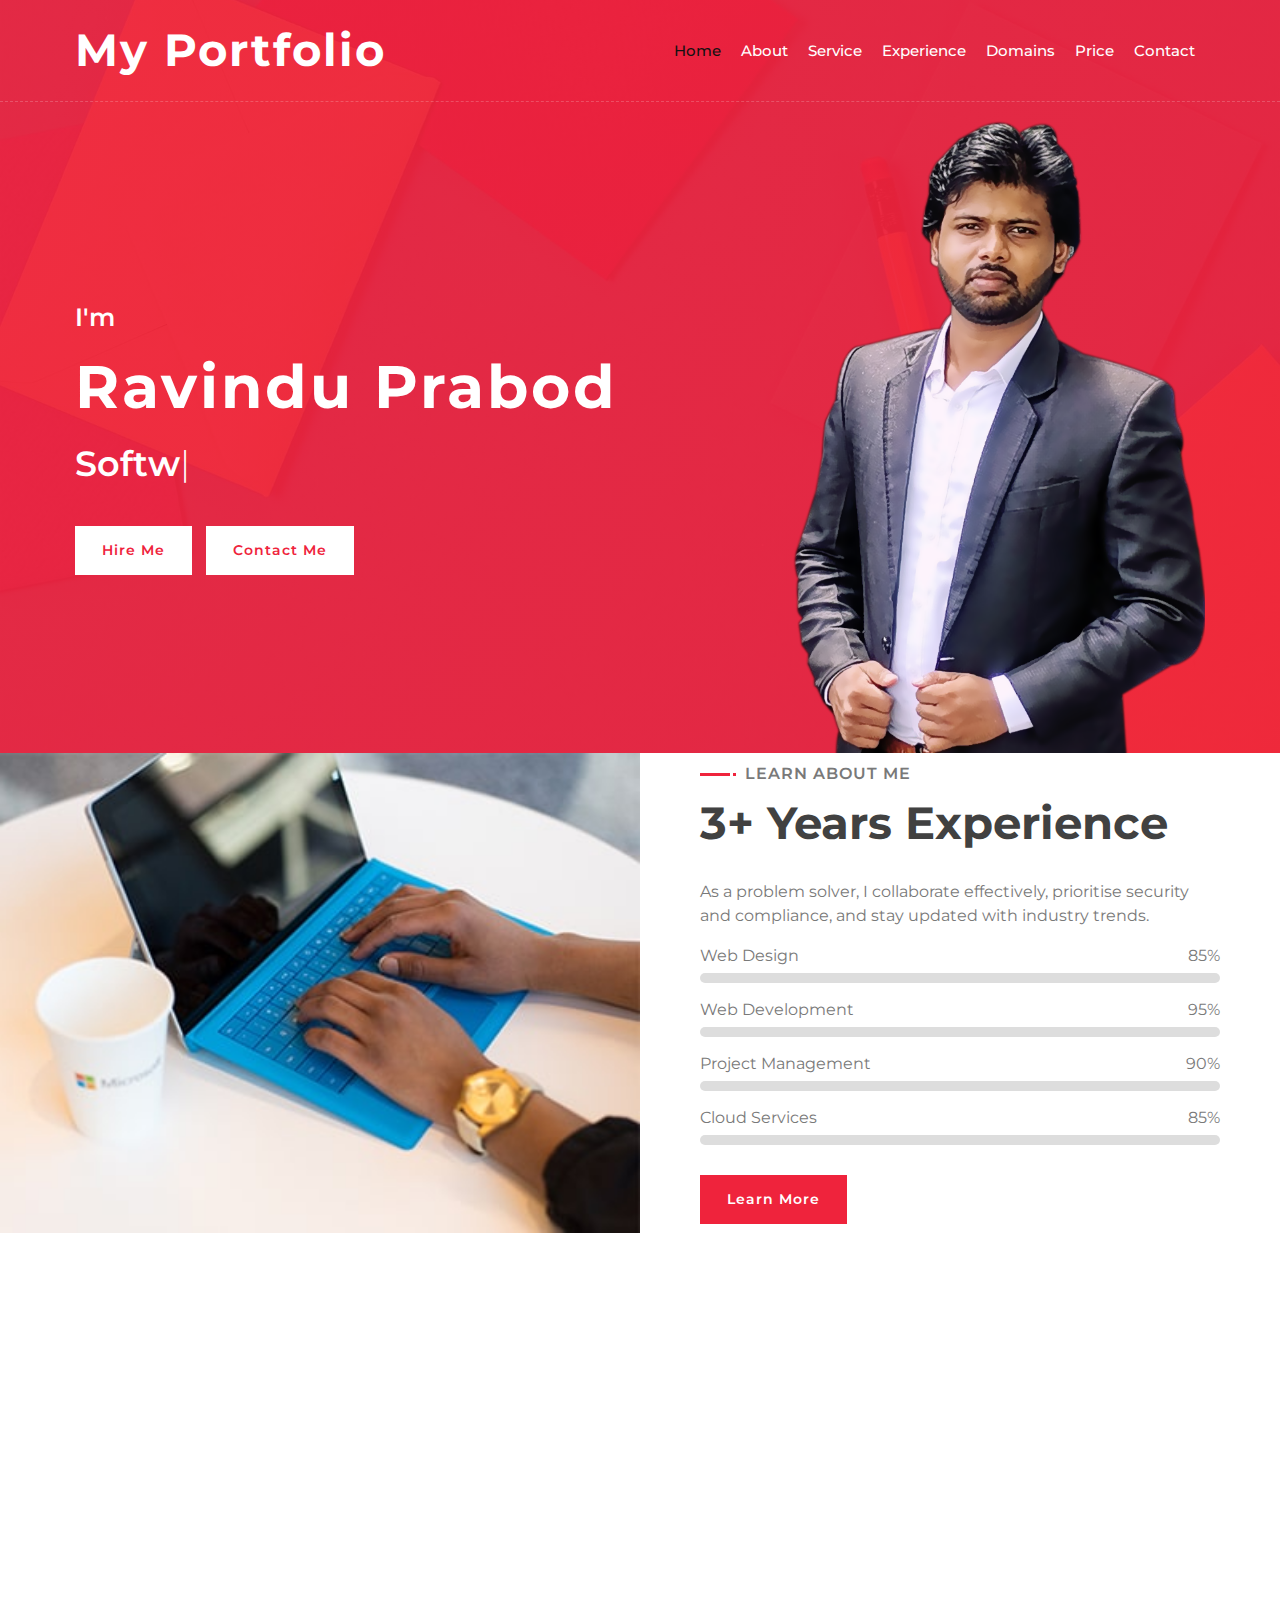
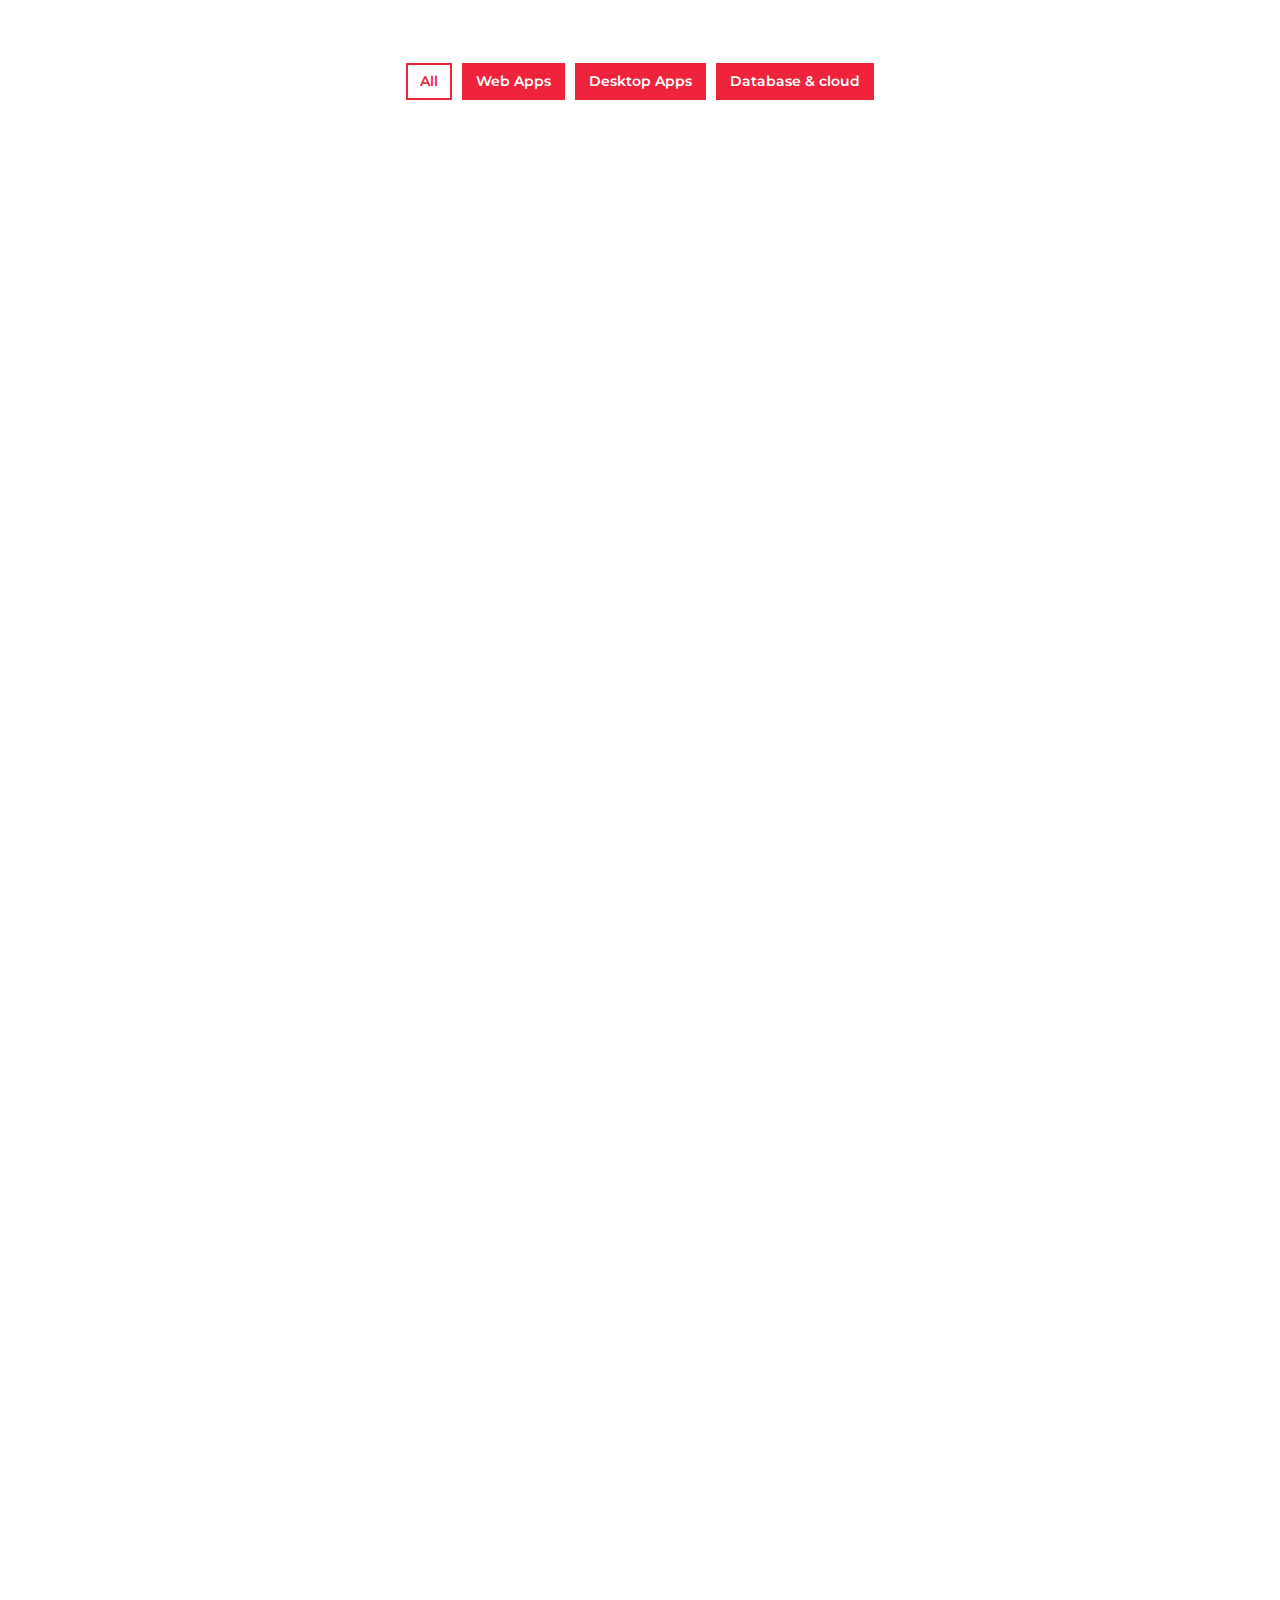
==== index.html @ bd6ad6b1 "initial commit" ====
<!DOCTYPE html>
<html lang="en">
    <head>
        <meta charset="utf-8">
        <title>Ravindu Prabod</title>
        <meta content="width=device-width, initial-scale=1.0" name="viewport">
        <meta content="Free Website Template" name="keywords">
        <meta content="Free Website Template" name="description">

        <!-- Favicon -->
        <link href="img/favicon.ico" rel="icon">

        <!-- Google Font -->
        <link href="https://fonts.googleapis.com/css2?family=Montserrat:wght@300;400;500;600;700&display=swap" rel="stylesheet">

        <!-- CSS Libraries -->
        <link href="https://stackpath.bootstrapcdn.com/bootstrap/4.4.1/css/bootstrap.min.css" rel="stylesheet">
        <link href="https://cdnjs.cloudflare.com/ajax/libs/font-awesome/5.10.0/css/all.min.css" rel="stylesheet">
        <link href="lib/animate/animate.min.css" rel="stylesheet">
        <link href="lib/owlcarousel/assets/owl.carousel.min.css" rel="stylesheet">
        <link href="lib/lightbox/css/lightbox.min.css" rel="stylesheet">

        <!-- Template Stylesheet -->
        <link href="css/style.css" rel="stylesheet">
    </head>

    <body data-spy="scroll" data-target=".navbar" data-offset="51">
        <!-- Nav Bar Start -->
        <div class="navbar navbar-expand-lg bg-light navbar-light">
            <div class="container-fluid">
                <a href="index.html" class="navbar-brand">My Portfolio</a>
                <button type="button" class="navbar-toggler" data-toggle="collapse" data-target="#navbarCollapse">
                    <span class="navbar-toggler-icon"></span>
                </button>
                <div class="collapse navbar-collapse justify-content-between" id="navbarCollapse">
                    <div class="navbar-nav ml-auto">
                        <a href="#home" class="nav-item nav-link active">Home</a>
                        <a href="#about" class="nav-item nav-link">About</a>
                        <a href="#service" class="nav-item nav-link">Service</a>
                        <a href="#experience" class="nav-item nav-link">Experience</a>
                        <a href="#portfolio" class="nav-item nav-link">Domains</a>
                        <a href="#price" class="nav-item nav-link">Price</a>
                        <!-- <a href="#review" class="nav-item nav-link">Review</a>
                        <a href="#team" class="nav-item nav-link">Team</a>
                        <a href="#blog" class="nav-item nav-link">Blog</a> -->
                        <a href="#contact" class="nav-item nav-link">Contact</a>
                    </div>
                </div>
            </div>
        </div>
        <!-- Nav Bar End -->


        <!-- Hero Start -->
        <div class="hero" id="home">
            <div class="container-fluid">
                <div class="row align-items-center">
                    <div class="col-sm-12 col-md-6">
                        <div class="hero-content">
                            <div class="hero-text">
                                <p>I'm</p>
                                <h1>Ravindu Prabod</h1>
                                <h2></h2>
                                <div class="typed-text">Software Engineer, FullStack Developer</div>
                            </div>
                            <div class="hero-btn">
                                <a class="btn" href="#foot">Hire Me</a>
                                <a class="btn" href="#foot">Contact Me</a>
                            </div>
                        </div>
                    </div>
                    <div class="col-sm-12 col-md-6 d-none d-md-block">
                        <div class="hero-image">
                            <img src="img/hero.png" alt="Hero Image">
                        </div>
                    </div>
                </div>
            </div>
        </div>
        <!-- Hero End -->


        <!-- About Start -->
        <div class="about wow fadeInUp" data-wow-delay="0.1s" id="about">
            <div class="container-fluid">
                <div class="row align-items-center">
                    <div class="col-lg-6">
                        <div class="about-img">
                            <img src="img/portfolio-1.jpg" alt="Image">
                        </div>
                    </div>
                    <div class="col-lg-6">
                        <div class="about-content">
                            <div class="section-header text-left">
                                <p>Learn About Me</p>
                                <h2>3+ Years Experience</h2>
                            </div>
                            <div class="about-text">
                                <p>
                                    As a problem solver, I collaborate effectively, prioritise security and compliance, and stay updated with industry trends.
                                </p>
                            </div>
                            <div class="skills">
                                <div class="skill-name">
                                    <p>Web Design</p><p>85%</p>
                                </div>
                                <div class="progress">
                                    <div class="progress-bar" role="progressbar" aria-valuenow="85" aria-valuemin="0" aria-valuemax="100"></div>
                                </div>
                                <div class="skill-name">
                                    <p>Web Development</p><p>95%</p>
                                </div>
                                <div class="progress">
                                    <div class="progress-bar" role="progressbar" aria-valuenow="95" aria-valuemin="0" aria-valuemax="100"></div>
                                </div>
                                <div class="skill-name">
                                    <p>Project Management</p><p>90%</p>
                                </div>
                                <div class="progress">
                                    <div class="progress-bar" role="progressbar" aria-valuenow="90" aria-valuemin="0" aria-valuemax="100"></div>
                                </div>
                                <div class="skill-name">
                                    <p>Cloud Services</p><p>85%</p>
                                </div>
                                <div class="progress">
                                    <div class="progress-bar" role="progressbar" aria-valuenow="85" aria-valuemin="0" aria-valuemax="100"></div>
                                </div>
                            </div>
                            <a class="btn" href="">Learn More</a>
                        </div>
                    </div>
                </div>
            </div>
        </div>
        <!-- About End -->
        
        
        <!-- Service Start -->
        <div class="service" id="service">
            <div class="container">
                <div class="section-header text-center wow zoomIn" data-wow-delay="0.1s">
                    <p>What I do</p>
                    <h2>Awesome Quality Services</h2>
                </div>
                <div class="row">
                    <div class="col-lg-6 wow fadeInUp" data-wow-delay="0.0s">
                        <div class="service-item">
                            <div class="service-icon">
                                <i class="fa fa-laptop"></i>
                            </div>
                            <div class="service-text">
                                <h3>Web Design</h3>
                                <p style="text-align: justify;">
                                    I specialize in crafting captivating websites that blend stunning aesthetics with user-friendliness. I bring your digital vision to life, ensuring it's not just visually appealing but also responsive and in tune with your brand identity. Let's create a web experience that leaves a lasting impact.
                                </p>
                            </div>
                        </div>
                    </div>
                    <div class="col-lg-6 wow fadeInUp" data-wow-delay="0.2s">
                        <div class="service-item">
                            <div class="service-icon">
                                <i class="fa fa-laptop-code"></i>
                            </div>
                            <div class="service-text">
                                <h3>Web Development</h3>
                                <p style="text-align: justify;">
                                    I specialize in creating stunning, user-friendly websites and web applications that bring your digital ideas to life. From design to development, I craft online experiences that captivate, engage, and deliver results.
                                </p>
                            </div>
                        </div>
                    </div>
                    <div class="col-lg-6 wow fadeInUp" data-wow-delay="0.4s">
                        <div class="service-item">
                            <div class="service-icon">
                                <i class="fa fa-tasks"></i>
                            </div>
                            <div class="service-text">
                                <h3>Project Management</h3>
                                <p style="text-align: justify;">
                                    I excel in orchestrating diverse projects from inception to completion. My expertise lies in planning, organizing resources, and ensuring seamless execution to achieve project goals on time and within budget. Let's collaborate to bring your projects to fruition.
                                </p>
                            </div>
                        </div>
                    </div>
                    <div class="col-lg-6 wow fadeInUp" data-wow-delay="0.6s">
                        <div class="service-item">
                            <div class="service-icon">
                                <i class="fa fa-cloud"></i>
                            </div>
                            <div class="service-text">
                                <h3>Cloud Services</h3>
                                <p style="text-align: justify;">
                                    I design, implement, and manage cloud solutions to enhance your business's scalability, efficiency, and flexibility. From AWS and Azure to Google Cloud, I leverage the power of the cloud to optimize your operations and drive innovation.
                                </p>
                            </div>
                        </div>
                    </div>
                </div>
            </div>
        </div>
        <!-- Service End -->
        
        
         <!-- Experience Start -->
        <div class="experience" id="experience">
            <div class="container">
                <header class="section-header text-center wow zoomIn" data-wow-delay="0.1s">
                    <p>My Resume</p>
                    <h2>Working Experience</h2>
                </header>
                <div class="timeline">
                    <div class="timeline-item left wow slideInLeft" data-wow-delay="0.1s">
                        <div class="timeline-text">
                            <div class="timeline-date">2022 - current</div>
                            <h2>Associate Software Engineer</h2>
                            <h4>DMS Software Engineering pvt Ltd, Colombo, Sri Lanka</h4>
                            <p>
                                
                            </p>
                        </div>
                    </div>
                    <div class="timeline-item right wow slideInRight" data-wow-delay="0.1s">
                        <div class="timeline-text">
                            <div class="timeline-date">2021 - 2022</div>
                            <h2>Trainee Software Engineer</h2>
                            <h4>DMS Software Engineering pvt Ltd, Colombo, Sri Lanka</h4>
                            <p>
                                
                            </p>
                        </div>
                    </div>
                    <div class="timeline-item left wow slideInLeft" data-wow-delay="0.1s">
                        <div class="timeline-text">
                            <div class="timeline-date">2020 - 2021</div>
                            <h2>Intern Trainee Software Engineer</h2>
                            <h4>DMS Software Engineering pvt Ltd, Colombo, Sri Lanka</h4>
                            <p>
                                
                            </p>
                        </div>
                    </div>
                </div>
            </div>
        </div>
        <!-- Job Experience End -->
        
        
        <!-- Banner Start -->
        <div class="banner wow zoomIn" data-wow-delay="0.1s">
            <div class="container">
                <div class="section-header text-center">
                    <p>Reasonable Price</p>
                    <h2>Get A <span>Special</span> Price</h2>
                </div>
                <div class="container banner-text">
                    <p>
                        Unlock Exclusive Pricing for My Services. 
                    </p>
                    <a class="btn" href="#price" >Pricing Plan  <i class="fa fa-unlock"></i> </a>
                </div>
            </div>
        </div>
        <!-- Banner End -->


        <!-- Portfolio Start -->
        <div class="portfolio" id="portfolio">
            <div class="container">
                <div class="section-header text-center wow zoomIn" data-wow-delay="0.1s">
                    <p>My Experties</p>
                    <h2>My Expertise Areas</h2>
                </div>
                <div class="row">
                    <div class="col-12">
                        <ul id="portfolio-filter">
                            <li data-filter="*" class="filter-active">All</li>
                            <li data-filter=".filter-1">Web Apps</li>
                            <li data-filter=".filter-2">Desktop Apps</li>
                             <li data-filter=".filter-3">Database & cloud</li> 
                        </ul>
                    </div>
                </div>
                <div class="row portfolio-container">
                    <div class="col-lg-4 col-md-6 col-sm-12 portfolio-item filter-1 wow fadeInUp" data-wow-delay="0.0s">
                        <div class="portfolio-wrap">
                            <div class="portfolio-img">
                                <img src="img/ecom.png" alt="Image">
                            </div>
                            <div class="portfolio-text">
                                <h3>eCommerce Systems</h3>
                                <a class="btn" href="img/ecom.png" data-lightbox="portfolio">+</a>
                            </div>
                        </div>
                    </div>
                    <div class="col-lg-4 col-md-6 col-sm-12 portfolio-item filter-2 wow fadeInUp" data-wow-delay="0.2s">
                        <div class="portfolio-wrap">
                            <div class="portfolio-img">
                                <img src="img/invm.png" alt="Image">
                            </div>
                            <div class="portfolio-text">
                                <h3>Inventory Management</h3>
                                <a class="btn" href="img/invm.png" data-lightbox="portfolio">+</a>
                            </div>
                        </div>
                    </div>
                    <div class="col-lg-4 col-md-6 col-sm-12 portfolio-item filter-1 wow fadeInUp" data-wow-delay="0.4s">
                        <div class="portfolio-wrap">
                            <div class="portfolio-img">
                                <img src="img/donation.png" alt="Image">
                            </div>
                            <div class="portfolio-text">
                                <h3>Donation Management</h3>
                                <a class="btn" href="img/donation.png" data-lightbox="portfolio">+</a>
                            </div>
                        </div>
                    </div>
                    <div class="col-lg-4 col-md-6 col-sm-12 portfolio-item filter-1 wow fadeInUp" data-wow-delay="0.6s">
                        <div class="portfolio-wrap">
                            <div class="portfolio-img">
                                <img src="img/airplane.png" alt="Image">
                            </div>
                            <div class="portfolio-text">
                                <h3>Travel & Tourism Apps</h3>
                                <a class="btn" href="img/airplane.png" data-lightbox="portfolio">+</a>
                            </div>
                        </div>
                    </div>
                    <div class="col-lg-4 col-md-6 col-sm-12 portfolio-item filter-3 wow fadeInUp" data-wow-delay="0.8s">
                        <div class="portfolio-wrap">
                            <div class="portfolio-img">
                                <img src="img/sql-server.png" alt="Image">
                            </div>
                            <div class="portfolio-text">
                                <h3>SQL Server Management</h3>
                                <a class="btn" href="img/sql-server.png" data-lightbox="portfolio">+</a>
                            </div>
                        </div>
                    </div>
                    <div class="col-lg-4 col-md-6 col-sm-12 portfolio-item filter-3 wow fadeInUp" data-wow-delay="0.8s">
                        <div class="portfolio-wrap">
                            <div class="portfolio-img">
                                <img src="img/azure.png" alt="Image">
                            </div>
                            <div class="portfolio-text">
                                <h3>Azure Cloud Services</h3>
                                <a class="btn" href="img/azure.png" data-lightbox="portfolio">+</a>
                            </div>
                        </div>
                    </div>
                    <!-- <div class="col-lg-4 col-md-6 col-sm-12 portfolio-item filter-3 wow fadeInUp" data-wow-delay="1s">
                        <div class="portfolio-wrap">
                            <div class="portfolio-img">
                                <img src="img/portfolio-6.jpg" alt="Image">
                            </div>
                            <div class="portfolio-text">
                                <h3>Company Website</h3>
                                <a class="btn" href="img/portfolio-6.jpg" data-lightbox="portfolio">+</a>
                            </div>
                        </div>
                    </div> -->
                </div>
            </div>
        </div>
        <!-- Portfolio End -->
        
        
        <!-- Banner Start -->
        <!-- <div class="banner wow zoomIn" data-wow-delay="0.1s">
            <div class="container">
                <div class="section-header text-center">
                    <p>Awesome Discount</p>
                    <h2>Get <span>30%</span> Discount</h2>
                </div>
                <div class="container banner-text">
                    <p>
                        Lorem ipsum dolor sit amet, consectetur adipiscing elit. Phasellus nec pretium mi. Curabitur facilisis ornare velit non vulputate. Aliquam metus tortor, auctor id gravida condimentum, viverra quis sem. Curabitur non nisl nec nisi scelerisque maximus. 
                    </p>
                    <a class="btn">Order Now</a>
                </div>
            </div>
        </div> -->
        <!-- Banner End -->
        
        
        <!-- Price Start -->
        <div class="price" id="price">
            <div class="container">
                <div class="section-header text-center wow zoomIn" data-wow-delay="0.1s">
                    <p>Pricing Plan</p>
                    <h2>Affordable Price</h2>
                </div>
                <div class="row">
                    <div class="col-md-4 wow fadeInUp" data-wow-delay="0.5s">
                        <div class="price-item">
                            <div class="price-header">
                                <div class="price-title">
                                    <h2>Basic</h2>
                                </div>
                                <div class="price-prices">
                                    <h2><small>$</small>49<span>/ mo</span></h2>
                                </div>
                            </div>
                            <div class="price-body">
                                <div class="price-description">
                                    <ul>
                                        <li>Bootstrap 4</li>
                                        <li>Font Awesome 5</li>
                                        <li>Responsive Design</li>
                                        <li>Browser Compatibility</li>
                                        <li>Easy To Use</li>
                                    </ul>
                                </div>
                            </div>
                            <div class="price-footer">
                                <div class="price-action">
                                    <a class="btn" href="">Order Now</a>
                                </div>
                            </div>
                        </div>
                    </div>
                    <div class="col-md-4 wow fadeInUp" data-wow-delay="0.0s">
                        <div class="price-item featured-item">
                            <div class="price-header">
                                <div class="price-title">
                                    <h2>Standard</h2>
                                </div>
                                <div class="price-prices">
                                    <h2><small>$</small>99<span>/ mo</span></h2>
                                </div>
                            </div>
                            <div class="price-body">
                                <div class="price-description">
                                    <ul>
                                        <li>Bootstrap 4</li>
                                        <li>Font Awesome 5</li>
                                        <li>Responsive Design</li>
                                        <li>Browser Compatibility</li>
                                        <li>Easy To Use</li>
                                    </ul>
                                </div>
                            </div>
                            <div class="price-footer">
                                <div class="price-action">
                                    <a class="btn" href="">Order Now</a>
                                </div>
                            </div>
                        </div>
                    </div>
                    <div class="col-md-4 wow fadeInUp" data-wow-delay="0.5s">
                        <div class="price-item">
                            <div class="price-header">
                                <div class="price-title">
                                    <h2>Premium</h2>
                                </div>
                                <div class="price-prices">
                                    <h2><small>$</small>149<span>/ mo</span></h2>
                                </div>
                            </div>
                            <div class="price-body">
                                <div class="price-description">
                                    <ul>
                                        <li>Bootstrap 4</li>
                                        <li>Font Awesome 5</li>
                                        <li>Responsive Design</li>
                                        <li>Browser Compatibility</li>
                                        <li>Easy To Use</li>
                                    </ul>
                                </div>
                            </div>
                            <div class="price-footer">
                                <div class="price-action">
                                    <a class="btn" href="">Order Now</a>
                                </div>
                            </div>
                        </div>
                    </div>
                </div>
            </div>
        </div>
        <!-- Price End -->
        
        
        <!-- Testimonial Start -->
        <!-- <div class="testimonial wow fadeInUp" data-wow-delay="0.1s" id="review">
            <div class="container">
                <div class="testimonial-icon">
                    <i class="fa fa-quote-left"></i>
                </div>
                <div class="owl-carousel testimonials-carousel">
                    <div class="testimonial-item">
                        <div class="testimonial-img">
                            <img src="img/testimonial-1.jpg" alt="Image">
                        </div>
                        <div class="testimonial-text">
                            <p>
                                Lorem ipsum dolor sit amet consec adipis elit. Etiam accums lacus eget velit tincid, quis suscip justo dictum. Lorem ipsum dolor sit amet consec adipis elit.
                            </p>
                            <h3>Customer Name</h3>
                            <h4>Profession</h4>
                        </div>
                    </div>
                    <div class="testimonial-item">
                        <div class="testimonial-img">
                            <img src="img/testimonial-2.jpg" alt="Image">
                        </div>
                        <div class="testimonial-text">
                            <p>
                                Lorem ipsum dolor sit amet consec adipis elit. Etiam accums lacus eget velit tincid, quis suscip justo dictum. Lorem ipsum dolor sit amet consec adipis elit.
                            </p>
                            <h3>Customer Name</h3>
                            <h4>Profession</h4>
                        </div>
                    </div>
                    <div class="testimonial-item">
                        <div class="testimonial-img">
                            <img src="img/testimonial-3.jpg" alt="Image">
                        </div>
                        <div class="testimonial-text">
                            <p>
                                Lorem ipsum dolor sit amet consec adipis elit. Etiam accums lacus eget velit tincid, quis suscip justo dictum. Lorem ipsum dolor sit amet consec adipis elit.
                            </p>
                            <h3>Customer Name</h3>
                            <h4>Profession</h4>
                        </div>
                    </div>
                </div>
            </div>
        </div> -->
        <!-- Testimonial End -->


        <!-- Team Start -->
        <!-- <div class="team" id="team">
            <div class="container">
                <div class="section-header text-center wow zoomIn" data-wow-delay="0.1s">
                    <p>My Team</p>
                    <h2>Expert Team Members</h2>
                </div>
                <div class="row">
                    <div class="col-lg-6 wow fadeInUp" data-wow-delay="0.0s">
                        <div class="team-item">
                            <div class="team-img">
                                <img src="img/team-1.jpg" alt="Image">
                            </div>
                            <div class="team-text">
                                <h2>Mollie Ross</h2>
                                <h4>Web Designer</h4>
                                <p>
                                    Lorem ipsum dolor sit amet consec adipis elit. Etiam accum lacus
                                </p>
                                <div class="team-social">
                                    <a class="btn" href=""><i class="fab fa-twitter"></i></a>
                                    <a class="btn" href=""><i class="fab fa-facebook-f"></i></a>
                                    <a class="btn" href=""><i class="fab fa-linkedin-in"></i></a>
                                    <a class="btn" href=""><i class="fab fa-instagram"></i></a>
                                </div>
                            </div>
                        </div>
                    </div>
                    <div class="col-lg-6 wow fadeInUp" data-wow-delay="0.2s">
                        <div class="team-item">
                            <div class="team-img">
                                <img src="img/team-2.jpg" alt="Image">
                            </div>
                            <div class="team-text">
                                <h2>Dylan Adams</h2>
                                <h4>Web Developer</h4>
                                <p>
                                    Lorem ipsum dolor sit amet consec adipis elit. Etiam accum lacus
                                </p>
                                <div class="team-social">
                                    <a class="btn" href=""><i class="fab fa-twitter"></i></a>
                                    <a class="btn" href=""><i class="fab fa-facebook-f"></i></a>
                                    <a class="btn" href=""><i class="fab fa-linkedin-in"></i></a>
                                    <a class="btn" href=""><i class="fab fa-instagram"></i></a>
                                </div>
                            </div>
                        </div>
                    </div>
                    <div class="col-lg-6 wow fadeInUp" data-wow-delay="0.4s">
                        <div class="team-item">
                            <div class="team-img">
                                <img src="img/team-3.jpg" alt="Image">
                            </div>
                            <div class="team-text">
                                <h2>Jennifer Page</h2>
                                <h4>Apps Designer</h4>
                                <p>
                                    Lorem ipsum dolor sit amet consec adipis elit. Etiam accum lacus
                                </p>
                                <div class="team-social">
                                    <a class="btn" href=""><i class="fab fa-twitter"></i></a>
                                    <a class="btn" href=""><i class="fab fa-facebook-f"></i></a>
                                    <a class="btn" href=""><i class="fab fa-linkedin-in"></i></a>
                                    <a class="btn" href=""><i class="fab fa-instagram"></i></a>
                                </div>
                            </div>
                        </div>
                    </div>
                    <div class="col-lg-6 wow fadeInUp" data-wow-delay="0.6s">
                        <div class="team-item">
                            <div class="team-img">
                                <img src="img/team-4.jpg" alt="Image">
                            </div>
                            <div class="team-text">
                                <h2>Josh Dunn</h2>
                                <h4>Apps Developer</h4>
                                <p>
                                    Lorem ipsum dolor sit amet consec adipis elit. Etiam accum lacus
                                </p>
                                <div class="team-social">
                                    <a class="btn" href=""><i class="fab fa-twitter"></i></a>
                                    <a class="btn" href=""><i class="fab fa-facebook-f"></i></a>
                                    <a class="btn" href=""><i class="fab fa-linkedin-in"></i></a>
                                    <a class="btn" href=""><i class="fab fa-instagram"></i></a>
                                </div>
                            </div>
                        </div>
                    </div>
                </div>
            </div>
        </div> -->
        <!-- Team End -->
        
        
        <!-- Contact Start -->
        <div class="contact wow fadeInUp" data-wow-delay="0.1s" id="contact">
            <div class="container-fluid">
                <div class="container">
                    <div class="row align-items-center">
                        <div class="col-md-4"></div>
                        <div class="col-md-8">
                            <div class="contact-form">
                                <div id="success"></div>
                                <form name="sentMessage" id="contactForm" novalidate="novalidate">
                                    <div class="control-group">
                                        <input type="text" class="form-control" id="name" placeholder="Your Name" required="required" data-validation-required-message="Please enter your name" />
                                        <p class="help-block"></p>
                                    </div>
                                    <div class="control-group">
                                        <input type="email" class="form-control" id="email" placeholder="Your Email" required="required" data-validation-required-message="Please enter your email" />
                                        <p class="help-block"></p>
                                    </div>
                                    <div class="control-group">
                                        <input type="text" class="form-control" id="subject" placeholder="Subject" required="required" data-validation-required-message="Please enter a subject" />
                                        <p class="help-block"></p>
                                    </div>
                                    <div class="control-group">
                                        <textarea class="form-control" id="message" placeholder="Message" required="required" data-validation-required-message="Please enter your message"></textarea>
                                        <p class="help-block"></p>
                                    </div>
                                    <div>
                                        <button class="btn" type="submit" id="sendMessageButton">Send Message</button>
                                    </div>
                                </form>
                            </div>
                        </div>
                    </div>
                </div>
            </div>
        </div>
        <!-- Contact End -->


        <!-- Blog Start -->
        <!-- <div class="blog" id="blog">
            <div class="container">
                <div class="section-header text-center wow zoomIn" data-wow-delay="0.1s">
                    <p>From Blog</p>
                    <h2>Latest Articles</h2>
                </div>
                <div class="row">
                    <div class="col-lg-6">
                        <div class="blog-item wow fadeInUp" data-wow-delay="0.1s">
                            <div class="blog-img">
                                <img src="img/blog-1.jpg" alt="Blog">
                            </div>
                            <div class="blog-text">
                                <h2>Lorem ipsum dolor sit amet</h2>
                                <div class="blog-meta">
                                    <p><i class="far fa-user"></i>Admin</p>
                                    <p><i class="far fa-list-alt"></i>Web Design</p>
                                    <p><i class="far fa-calendar-alt"></i>01-Jan-2045</p>
                                    <p><i class="far fa-comments"></i>5</p>
                                </div>
                                <p>
                                    Lorem ipsum dolor sit amet elit. Nullam commodo mattis mi. Nullam eu erat lectus. Proin viverra risus vitae luctus. Proin ut ante, vitae sapien. Fusce sem ac erat rhoncus, ornare mattis nisl massa et eros vitae pulvin
                                </p>
                                <a class="btn" href="">Read More <i class="fa fa-angle-right"></i></a>
                            </div>
                        </div>
                    </div>
                    <div class="col-lg-6">
                        <div class="blog-item wow fadeInUp" data-wow-delay="0.3s">
                            <div class="blog-img">
                                <img src="img/blog-2.jpg" alt="Blog">
                            </div>
                            <div class="blog-text">
                                <h2>Lorem ipsum dolor sit amet</h2>
                                <div class="blog-meta">
                                    <p><i class="far fa-user"></i>Admin</p>
                                    <p><i class="far fa-list-alt"></i>Apps Design</p>
                                    <p><i class="far fa-calendar-alt"></i>01-Jan-2045</p>
                                    <p><i class="far fa-comments"></i>10</p>
                                </div>
                                <p>
                                    Lorem ipsum dolor sit amet elit. Nullam commodo mattis mi. Nullam eu erat lectus. Proin viverra risus vitae luctus. Proin ut ante, vitae sapien. Fusce sem ac erat rhoncus, ornare mattis nisl massa et eros vitae pulvin
                                </p>
                                <a class="btn" href="">Read More <i class="fa fa-angle-right"></i></a>
                            </div>
                        </div>
                    </div>
                </div>
            </div>
        </div> -->
        <!-- Blog End -->


        <!-- Footer Start -->
        <div class="footer wow fadeIn" data-wow-delay="0.3s" id="foot">
            <div class="container-fluid">
                <div class="container">
                    <div class="footer-info">
                        <h2>Ravindu Prabod</h2>
                        <h3>Nelumpokunagama, Colombo Road, Alawwa, Sri Lanka</h3>
                        <div class="footer-menu">
                            <p>+94 779033226</p>
                            <p>ravinduprabod@gmail.com</p>
                        </div>
                        <div class="footer-social">
                            <a href="https://web.facebook.com/ravindu.praboth"><i class="fab fa-facebook-f"></i></a>
                            <a href="https://www.linkedin.com/in/ravindu-prabod-hemachandra-71669b160"><i class="fab fa-linkedin-in"></i></a>
                            <a href="https://github.com/RavinduPrabod"><i class="fa fa-laptop-code"></i></a>
                        </div>
                    </div>
                </div>
                <div class="container copyright">
                    <p>&copy; <a href="#">CoWeb98</a>, All Right Reserved | Designed By Ravindu Prabod</p>
                </div>
            </div>
        </div>
        <!-- Footer End -->
        
        
        <!-- Back to top button -->
        <a href="#" class="btn back-to-top"><i class="fa fa-chevron-up"></i></a>
        
        
        <!-- Pre Loader -->
        <div id="loader" class="show">
            <div class="loader"></div>
        </div>

        
        <!-- JavaScript Libraries -->
        <script src="https://code.jquery.com/jquery-3.4.1.min.js"></script>
        <script src="https://stackpath.bootstrapcdn.com/bootstrap/4.4.1/js/bootstrap.bundle.min.js"></script>
        <script src="lib/easing/easing.min.js"></script>
        <script src="lib/wow/wow.min.js"></script>
        <script src="lib/waypoints/waypoints.min.js"></script>
        <script src="lib/typed/typed.min.js"></script>
        <script src="lib/owlcarousel/owl.carousel.min.js"></script>
        <script src="lib/isotope/isotope.pkgd.min.js"></script>
        <script src="lib/lightbox/js/lightbox.min.js"></script>
        
        <!-- Contact Javascript File -->
        <script src="mail/jqBootstrapValidation.min.js"></script>
        <script src="mail/contact.js"></script>

        <!-- Template Javascript -->
        <script src="js/main.js"></script>
    </body>
</html>
---- css/style.css ----
/*******************************/
/********* General CSS *********/
/*******************************/
body {
    color: #797979;
    background: #ffffff;
    font-family: 'Montserrat', sans-serif;
}

h1,
h2, 
h3, 
h4,
h5, 
h6 {
    color: #414141;
}

a {
    color: #313131;
    transition: .3s;
}

a:hover,
a:active,
a:focus {
    color: #EF233C;
    outline: none;
    text-decoration: none;
}

.btn:focus,
.form-control:focus {
    box-shadow: none;
}

.container-fluid {
    max-width: 1366px;
}

.btn {
    padding: 12px 25px;
    font-size: 14px;
    font-weight: 600;
    letter-spacing: 1px;
    color: #ffffff;
    background: #EF233C;
    border: 2px solid transparent;
    border-radius: 0;
    box-shadow: inset 0 0 0 50px #EF233C;
    transition: ease-out 0.3s;
    -webkit-transition: ease-out 0.3s;
    -moz-transition: ease-out 0.3s;
}

.btn:hover {
    color: #EF233C;
    background: transparent;
    box-shadow: inset 0 0 0 0 #EF233C;
    border-color: #EF233C;
}

#loader {
    position: fixed;
    top: 0;
    right: 0;
    bottom: 0;
    left: 0;
    display: flex;
    align-items: center;
    justify-content: center;
    background: #ffffff;
    opacity: 0;
    visibility: hidden;
    -webkit-transition: opacity .3s ease-out, visibility 0s linear .3s;
    -o-transition: opacity .3s ease-out, visibility 0s linear .3s;
    transition: opacity .3s ease-out, visibility 0s linear .3s;
    z-index: 999;
}

#loader.show {
    -webkit-transition: opacity .6s ease-out, visibility 0s linear 0s;
    -o-transition: opacity .6s ease-out, visibility 0s linear 0s;
    transition: opacity .6s ease-out, visibility 0s linear 0s;
    visibility: visible;
    opacity: 1;
}

#loader .loader {
    position: relative;
    width: 45px;
    height: 45px;
    border: 5px solid #dddddd;
    border-top: 5px solid #EF233C;
    border-radius: 50%;
    -webkit-animation: spin 2s linear infinite;
    animation: spin 2s linear infinite;
}

@-webkit-keyframes spin {
    0% { -webkit-transform: rotate(0deg); }
    100% { -webkit-transform: rotate(360deg); }
}

@keyframes spin {
    0% { transform: rotate(0deg); }
    100% { transform: rotate(360deg); }
}

.back-to-top {
    position: fixed;
    display: none;
    width: 44px;
    height: 44px;
    padding: 8px 0;
    text-align: center;
    line-height: 1;
    font-size: 22px;
    right: 15px;
    bottom: 15px;
    z-index: 9;
}

.back-to-top i {
    color: #ffffff;
}

.back-to-top:hover i {
    color: #414141;
}


/**********************************/
/*********** Nav Bar CSS **********/
/**********************************/
.navbar {
    position: relative;
    transition: .5s;
    z-index: 999;
}

.navbar.nav-sticky {
    position: fixed;
    top: 0;
    width: 100%;
    box-shadow: 0 2px 5px rgba(0, 0, 0, .3);
}

.navbar .navbar-brand {
    margin: 0;
    font-size: 45px;
    line-height: 0px;
    font-weight: 700;
    letter-spacing: 2px;
    transition: .5s;
    
}

.navbar .navbar-brand img {
    max-width: 100%;
    max-height: 40px;
}

.navbar .dropdown-menu {
    margin-top: 0;
    border: 0;
    border-radius: 0;
    background: #f8f9fa;
}

@media (min-width: 992px) {
    .navbar {
        position: absolute;
        width: 100%;
        padding: 30px 60px;
        background: transparent !important;
        border-bottom: 1px dashed rgba(256, 256, 256, .2);
        z-index: 9;
    }
    
    .navbar.nav-sticky {
        padding: 10px 60px;
        background: #ffffff !important;
    }
    
    .navbar .navbar-brand {
        color: #ffffff;
    }
    
    .navbar.nav-sticky .navbar-brand {
        color: #EF233C;
    }

    .navbar-light .navbar-nav .nav-link,
    .navbar-light .navbar-nav .nav-link:focus {
        padding: 10px 10px 8px 10px;
        color: #ffffff;
        font-size: 15px;
        font-weight: 500;
    }
    
    .navbar-light.nav-sticky .navbar-nav .nav-link,
    .navbar-light.nav-sticky .navbar-nav .nav-link:focus {
        color: #414141;
    }

    .navbar-light .navbar-nav .nav-link:hover,
    .navbar-light .navbar-nav .nav-link.active {
        color: #111111;
    }
    
    .navbar-light.nav-sticky .navbar-nav .nav-link:hover,
    .navbar-light.nav-sticky .navbar-nav .nav-link.active {
        color: #EF233C;
    }
}

@media (max-width: 991.98px) {   
    .navbar {
        padding: 15px;
        background: #ffffff !important;
    }
    
    .navbar .navbar-brand {
        color: #EF233C;
    }
    
    .navbar .navbar-nav {
        margin-top: 15px;
    }
    
    .navbar a.nav-link {
        padding: 5px;
    }
    
    .navbar .dropdown-menu {
        box-shadow: none;
    }
}


/*******************************/
/********** Hero CSS ***********/
/*******************************/
.hero {
    position: relative;
    width: 100%;
    margin-bottom: 45px;
    padding: 120px 0 0 0;
    overflow: hidden;
    background: linear-gradient(rgba(239, 35, 60, .95), rgba(239, 35, 60, .95)), url(../img/hero-bg.jpg);
    background-position: center;
    background-repeat: no-repeat;
    background-size: cover;
}

.hero .container-fluid {
    padding: 0;
}

.hero .hero-image {
    position: relative;
    text-align: right;
    padding-right: 75px;
}

.hero .hero-image img {
    max-width: 80%;
    max-height: 80%;
}

.hero .hero-content {
    position: relative;
    padding-left: 75px;
    display: flex;
    align-items: flex-start;
    justify-content: center;
    flex-direction: column;
}

.hero .hero-text p {
    color: #ffffff;
    font-size: 25px;
    font-weight: 600;
    margin-bottom: 15px;
}

.hero .hero-text h1 {
    color: #ffffff;
    font-size: 60px;
    font-weight: 700;
    letter-spacing: 3px;
    margin-bottom: 15px;
}

.hero .hero-text h2 {
    display: inline-block;
    margin: 0;
    height: 35px;
    color: #ffffff;
    font-size: 35px;
    font-weight: 600;
}

.hero .hero-text .typed-text {
    display: none;
}

.hero .hero-text .typed-cursor {
    font-size: 35px;
    font-weight: 300;
    color: #ffffff;
}

.hero .hero-btn .btn {
    margin-top: 35px;
    color: #EF233C;
    background: #ffffff;
    box-shadow: inset 0 0 0 50px #ffffff;
}

.hero .hero-btn .btn:hover {
    color: #ffffff;
    background: transparent;
    box-shadow: inset 0 0 0 0 #ffffff;
    border-color: #ffffff;
}

.hero .hero-btn .btn:first-child {
    margin-right: 10px;
}

@media (max-width: 991.98px) {
    .hero {
        padding-top: 60px;
    }
    
    .hero .hero-content {
        padding: 0 15px;
    }
    
    .hero .hero-text p {
        font-size: 20px;
    }
    
    .hero .hero-text h1 {
        font-size: 45px;
    }
    
    .hero .hero-text h2 {
        font-size: 25px;
        height: 25px;
    }
    
    .hero .hero-btn .btn {
        padding: 12px 30px;
        letter-spacing: 1px;
    }
}

@media (max-width: 767.98px) {
    .hero {
        padding-top: 60px;
        padding-bottom: 60px;
    }
    
    .hero,
    .hero .hero-text,
    .hero .hero-btn {
        width: 100%;
        text-align: center;
    }
    
    .hero .hero-text p {
        font-size: 18px;
    }
    
    .hero .hero-text h1 {
        font-size: 35px;
    }
    
    .hero .hero-text h2 {
        font-size: 22px;
        height: 22px;
    }
    
    .hero .hero-btn .btn {
        padding: 10px 15px;
        letter-spacing: 1px;
    }
}

@media (max-width: 575.98px) {
    .hero .hero-text p {
        font-size: 16px;
    }
    
    .hero .hero-text h1 {
        font-size: 30px;
    }
    
    .hero .hero-text h2 {
        font-size: 18px;
        height: 18px;
    }
    
    .hero .hero-btn .btn {
        padding: 8px 10px;
        letter-spacing: 0;
    }
}


/*******************************/
/******* Section Header ********/
/*******************************/
.section-header {
    position: relative;
    margin-bottom: 45px;
}

.section-header p {
    display: inline-block;
    margin: 0 30px;
    margin-bottom: 10px;
    padding-left: 15px;
    position: relative;
    font-size: 16px;
    font-weight: 600;
    letter-spacing: 1px;
    text-transform: uppercase;
    background: #ffffff;
}

.section-header p::before {
    position: absolute;
    content: "";
    height: 3px;
    top: 11px;
    right: 0;
    left: -30px;
    background: #EF233C;
    z-index: -1;
}

.section-header p::after {
    position: absolute;
    content: "";
    width: 3px;
    height: 3px;
    top: 11px;
    left: 3px;
    background: #EF233C;
    z-index: 1;
}

.section-header h2 {
    margin: 0;
    position: relative;
    font-size: 45px;
    font-weight: 700;
}

@media (max-width: 767.98px) {
    .section-header h2 {
        font-size: 30px;
    }
}


/*******************************/
/********** About CSS **********/
/*******************************/
.about {
    position: relative;
    width: 100%;
    margin: -45px 0 45px 0;
}

.about .col-lg-6 {
    padding: 0;
}

.about .section-header {
    margin-bottom: 30px;
}

.about .about-img {
    position: relative;
    height: 100%;
}

.about .about-img img {
    position: relative;
    width: 100%;
    height: 100%;
    object-fit: cover;
}

.about .about-content {
    padding: 0 60px;
}

.about .about-text p {
    font-size: 16px;
}

.about .skills {
    margin-bottom: 30px;
}

.about .skill-name {
    margin-top: 15px;
}

.about .skill-name p {
    display: inline-block;
    margin-bottom: 5px;
    font-size: 16px;
    font-weight: 400;
}

.about .skill-name p:last-child {
    float: right;
}

.about .progress {
    height: 10px;
    border-radius: 10px;
    background: #dddddd;
}

.about .progress .progress-bar {
    width: 0px;
    background: #EF233C;
    border-radius: 10px;
    transition: 2s;
}

.about .about-text a.btn {
    margin-top: 15px;
}

@media (max-width: 991.98px) {
    .about .about-content {
        padding: 45px 15px 0 15px;
    }
}


/*******************************/
/******* Experience CSS ********/
/*******************************/
.experience {
    position: relative;
    padding: 45px 0 15px 0;
}

.experience .timeline {
    position: relative;
    width: 100%;
}

.experience .timeline::after {
    content: '';
    position: absolute;
    width: 2px;
    background: #EF233C;
    top: 0;
    bottom: 0;
    left: 50%;
    margin-left: -1px;
}

.experience .timeline .timeline-item {
    position: relative;
    background: inherit;
    width: 50%;
    margin-bottom: 30px;
}

.experience .timeline .timeline-item.left {
    left: 0;
    padding-right: 30px;
}

.experience .timeline .timeline-item.right {
    left: 50%;
    padding-left: 30px;
}

.experience .timeline .timeline-item::after {
    content: '';
    position: absolute;
    width: 16px;
    height: 16px;
    top: 48px;
    right: -8px;
    background: #ffffff;
    border: 2px solid #EF233C;
    border-radius: 16px;
    z-index: 1;
}

.experience .timeline .timeline-item.right::after {
    left: -8px;
}

.experience .timeline .timeline-item::before {
  content: '';
  position: absolute;
  width: 0;
  height: 0;
  top: 46px;
  right: 10px;
  z-index: 1;
  border: 10px solid;
  border-color: transparent transparent transparent #dddddd;
}

.experience .timeline .timeline-item.right::before {
  left: 10px;
  border-color: transparent #dddddd transparent transparent;
}

.experience .timeline .timeline-date {
    position: absolute;
    width: 100%;
    top: 44px;
    font-size: 16px;
    font-weight: 600;
    color: #EF233C;
    text-transform: uppercase;
    letter-spacing: 1px;
    z-index: 1;
}

.experience .timeline .timeline-item.left .timeline-date {
    text-align: left;
    left: calc(100% + 55px);
}

.experience .timeline .timeline-item.right .timeline-date {
    text-align: right;
    right: calc(100% + 55px);
}

.experience .timeline .timeline-text {
    padding: 30px;
    background: #ffffff;
    position: relative;
    border-right: 5px solid #dddddd;
    box-shadow: 0 0 60px rgba(0, 0, 0, .08);
}

.experience .timeline .timeline-item.right .timeline-text {
    border-right: none;
    border-left: 5px solid #dddddd;
}

.experience .timeline .timeline-text h2 {
    margin: 0 0 5px 0;
    font-size: 22px;
    font-weight: 600;
}

.experience .timeline .timeline-text h4 {
    margin: 0 0 10px 0;
    font-size: 16px;
    font-style: italic;
    font-weight: 400;
}

.experience .timeline .timeline-text p {
    margin: 0;
    font-size: 16px;
}

@media (max-width: 767.98px) {
    .experience .timeline::after {
        left: 8px;
    }

    .experience .timeline .timeline-item {
        width: 100%;
        padding-left: 38px;
    }
    
    .experience .timeline .timeline-item.left {
        padding-right: 0;
    }
    
    .experience .timeline .timeline-item.right {
        left: 0%;
        padding-left: 38px;
    }

    .experience .timeline .timeline-item.left::after, 
    .experience .timeline .timeline-item.right::after {
        left: 0;
    }
    
    .experience .timeline .timeline-item.left::before,
    .experience .timeline .timeline-item.right::before {
        left: 18px;
        border-color: transparent #dddddd transparent transparent;
    }
    
    .experience .timeline .timeline-item.left .timeline-date,
    .experience .timeline .timeline-item.right .timeline-date {
        position: relative;
        top: 0;
        right: auto;
        left: 0;
        text-align: left;
        margin-bottom: 10px;
    }
    
    .experience .timeline .timeline-item.left .timeline-text,
    .experience .timeline .timeline-item.right .timeline-text {
        border-right: none;
        border-left: 5px solid #dddddd;
    }
}


/*******************************/
/********* Service CSS *********/
/*******************************/
.service {
    position: relative;
    width: 100%;
    padding: 45px 0 15px 0;
}

.service .service-item {
    position: relative;
    margin-bottom: 30px;
    display: flex;
    align-items: center;
    box-shadow: inset 0 0 0 0 transparent;
    transition: ease-out 0.5s;
}

.service .service-item:hover {
    box-shadow: inset 800px 0 0 0 #EF233C;
}

.service .service-icon {
    position: relative;
    width: 150px;
    min-height: 150px;
    display: flex;
    align-items: center;
    justify-content: center;
    border: 1px solid #EF233C;
    background: #ffffff;
}

.service .service-icon i {
    position: relative;
    font-size: 60px;
    color: #EF233C;
    transition: .3s;
}

.service .service-item:hover i {
    font-size: 75px;
}

.service .service-text {
    position: relative;
    width: calc(100% - 120px);
    padding: 0 30px;
}

.service .service-text h3 {
    margin-bottom: 10px;
    font-size: 20px;
    font-weight: 600;
    transition: 1s;
}

.service .service-text p {
    margin: 0;
    font-size: 16px;
    transition: 1s;
}

.service .service-item:hover .service-text h3,
.service .service-item:hover .service-text p {
    color: #ffffff;
}

@media (max-width: 575.98px) {
    .service .service-text h3 {
        font-size: 16px;
        margin-bottom: 5px;
    }
    
    .service .service-text p {
        font-size: 14px;
    }
}


/*******************************/
/******** Portfolio CSS ********/
/*******************************/
.portfolio {
    position: relative;
    padding: 45px 0 15px 0;
}

.portfolio #portfolio-filter {
    padding: 0;
    margin: -15px 0 25px 0;
    list-style: none;
    font-size: 0;
    text-align: center;
}

.portfolio #portfolio-filter li {
    cursor: pointer;
    display: inline-block;
    margin: 5px;
    padding: 6px 12px;
    font-size: 14px;
    font-weight: 600;
    color: #ffffff;
    background: #EF233C;
    border: 2px solid transparent;
    border-radius: 0;
    box-shadow: inset 0 0 0 50px #EF233C;
    transition: ease-out 0.3s;
    -webkit-transition: ease-out 0.3s;
    -moz-transition: ease-out 0.3s;
}

.portfolio #portfolio-filter li:hover,
.portfolio #portfolio-filter li.filter-active {
    color: #EF233C;
    background: transparent;
    box-shadow: inset 0 0 0 0 #EF233C;
    border-color: #EF233C;
}

.portfolio .portfolio-item {
    position: relative;
}

.portfolio .portfolio-wrap {
    position: relative;
    width: 100%;
}

.portfolio .portfolio-img {
    position: relative;
    overflow: hidden;
}

.portfolio .portfolio-img img {
    position: relative;
    width: 100%; 
    height: 100%; 
    object-fit: cover;
    transform: scale(1.1);
    transition: .5s;
}

.portfolio .portfolio-item:hover img {
    margin-left: 15px;
}

.portfolio .portfolio-text {
    position: relative;
    height: 60px;
    width: calc(100% - 30px);
    margin: -30px 15px 30px 15px;
    display: flex;
    align-items: center;
    background: #ffffff;
    box-shadow: 0 0 15px rgba(0, 0, 0, .12);
}

.portfolio .portfolio-text h3 {
    width: calc(100% - 70px);
    font-size: 18px;
    font-weight: 600;
    margin: 0 0 0 15px;
    white-space: nowrap;
    overflow: hidden;
}

.portfolio .portfolio-text a.btn {
    width: 50px;
    height: 50px;
    padding: 0 0 2px 1px;
    display: flex;
    align-items: center;
    justify-content: center;
    font-size: 45px;
    font-weight: 100;
}

.portfolio .portfolio-item:hover a.btn {
    color: #EF233C;
    background: transparent;
    box-shadow: inset 0 0 0 0 #EF233C;
    border-color: #EF233C;
}


/*******************************/
/********* Banner CSS **********/
/*******************************/
.banner {
    position: relative;
    width: 100%;
    margin: 45px 0;
    padding: 90px 0;
    background: #EF233C;
}

.banner .container {
    max-width: 750px;
    text-align: center;
}

.banner .section-header {
    margin-bottom: 20px;
}

.banner .section-header p {
    color: #414141;
    background: transparent;
}

.banner .section-header p::after {
    display: none;
}

.banner .section-header h2 {
    color: #ffffff;
}

.banner .section-header h2 span {
    color: #414141;
    font-size: 50px;
}

.banner .banner-text p {
    font-size: 18px;
    color: #ffffff;
}

.banner .banner-text .btn {
    margin-top: 15px;
    color: #EF233C;
    background: #ffffff;
    box-shadow: inset 0 0 0 50px #ffffff;
}

.banner .banner-text .btn:hover {
    color: #ffffff;
    background: transparent;
    box-shadow: inset 0 0 0 0 #ffffff;
    border-color: #ffffff;
}


/*******************************/
/********* Pricing CSS *********/
/*******************************/
.price {
    position: relative;
    width: 100%;
    padding: 45px 0 15px 0;
}

.price .row {
    padding: 0 15px;
}

.price .col-md-4 {
    padding: 0;
}

.price .price-item {
    position: relative;
    margin-bottom: 30px;
    background: #ffffff;
}

.price .featured-item {
    box-shadow: 0 0 30px rgba(0, 0, 0, .2);
    z-index: 1;
}

.price .price-header,
.price .price-body,
.price .price-footer {
    position: relative;
    text-align: center;
}

.price .price-header {
    padding: 45px 0 30px 0;
    color: #414141;
}

.price .price-item.featured-item .price-header {
    color: #EF233C;
}

.price .price-title h2 {
    font-size: 25px;
    font-weight: 400;
    text-transform: uppercase;
}

.price .price-prices h2 {
    font-size: 45px;
    font-weight: 700;
    margin-left: 10px;
}

.price .price-prices h2 small {
    position: absolute;
    font-size: 18px;
    font-weight: 400;
    margin-top: 9px;
    margin-left: -12px;
}

.price .price-prices h2 span {
    margin-left: 1px;
    font-size: 18px;
    font-weight: 400;
}

.price .price-item.featured-item h2 {
    color: #EF233C;
}

.price .price-body {
    padding: 0 0 20px 0;
}

.price .price-description ul {
    margin: 0;
    padding: 0;
    list-style: none;
}

.price .price-description ul li {
    padding: 0 0 20px 0;
}

.price .price-item .price-action {
    padding-bottom: 45px;
}

.price .price-item .price-action .btn {
    color: #ffffff;
    background: #414141;
    box-shadow: inset 0 0 0 50px #414141;
}

.price .price-item .price-action .btn:hover {
    color: #414141;
    background: transparent;
    box-shadow: inset 0 0 0 0 #414141;
    border-color: #414141;
}

.price .price-item.featured-item .price-action .btn {
    color: #ffffff;
    background: #EF233C;
    box-shadow: inset 0 0 0 50px #EF233C;
}

.price .price-item.featured-item .price-action .btn:hover {
    color: #EF233C;
    background: transparent;
    box-shadow: inset 0 0 0 0 #EF233C;
    border-color: #EF233C;
}


/*******************************/
/*********** Team CSS **********/
/*******************************/
.team {
    position: relative;
    width: 100%;
    padding: 45px 0 15px 0;
}

.team .team-item {
    position: relative;
    background: #ffffff;
    margin-bottom: 30px;
    display: flex;
    align-items: center;
    justify-content: flex-start;
    box-shadow: inset 0 0 0 0 transparent;
    transition: ease-out 0.5s;
}

.team .team-img {
    position: relative;
    width: 50%;
    overflow: hidden;
}

.team .team-img img {
    position: relative;
    width: 100%;
    transition: .5s;
}

.team .team-text {
    position: relative;
    width: 50%;
    padding: 0 30px;
}

.team .team-text h2 {
    color: #EF233C;
    font-size: 18px;
    font-weight: 600;
    margin-bottom: 5px;
    transition: 1s;
}

.team .team-text h4 {
    font-size: 14px;
    font-weight: 600;
    margin-bottom: 15px;
    transition: 1s;
}

.team .team-text p {
    margin-bottom: 20px;
    transition: 1s;
}

.team .team-social {
    position: relative;
    display: flex;
    align-items: center;
    justify-content: flex-start;
}

.team .team-social a.btn {
    width: 35px;
    height: 35px;
    padding: 0;
    display: flex;
    align-items: center;
    justify-content: center;
    font-size: 14px;
    font-weight: normal;
    margin-right: 5px;
}

.team .team-item:hover {
    box-shadow: inset 800px 0 0 0 #EF233C;
}

.team .team-item:hover .team-img img {
    transform: scale(1.2);
}

.team .team-item:hover .team-text h2,
.team .team-item:hover .team-text h4,
.team .team-item:hover .team-text p {
    color: #ffffff;
}

.team .team-item:hover .team-social a.btn {
    background: #ffffff;
}

.team .team-item:hover .team-social a.btn:hover {
    border-color: #ffffff;
}

@media(max-width: 575.98px) {
    .team .team-text {
        padding: 0 15px;
    }
    
    .team .team-text h2 {
        font-size: 16px;
        margin-bottom: 0;
    }

    .team .team-text h4 {
        margin-bottom: 5px;
    }

    .team .team-text p {
        font-size: 14px;
        line-height: 18px;
        margin-bottom: 10px;
    }
}


/*******************************/
/******* Testimonial CSS *******/
/*******************************/
.testimonial {
    position: relative;
    margin: 45px 0;
    padding: 90px 0;
    background: #EF233C;
}

.testimonial .container {
    max-width: 900px;
}

.testimonial .testimonial-icon {
    margin-bottom: 45px;
    text-align: center;
}

.testimonial .testimonial-icon i {
    font-size: 60px;
    color: rgba(256, 256, 256, .5);
}

.testimonial .testimonial-item {
    position: relative;
    margin: 0 15px;
    text-align: center;
}

.testimonial .testimonial-img {
    position: relative;
    margin-bottom: 15px;
    z-index: 1;
}

.testimonial .testimonial-item img {
    margin: 0 auto;
    width: 120px;
    padding: 10px;
    border: 5px dotted #ffffff;
    border-radius: 100px;
}

.testimonial .testimonial-text {
    position: relative;
    margin-top: -70px;
    padding: 65px 35px 30px 35px;
    text-align: center;
    background: #ffffff;
    border-radius: 500px;
}

.testimonial .testimonial-item p {
    font-size: 18px;
    font-style: italic;
}

.testimonial .testimonial-text h3 {
    color: #EF233C;
    font-size: 18px;
    font-weight: 600;
    margin-bottom: 10px;
}

.testimonial .testimonial-text h4 {
    color: #666666;
    font-size: 14px;
    margin-bottom: 0;
}

.testimonial .owl-dots {
    margin-top: 15px;
    text-align: center;
}

.testimonial .owl-dot {
    display: inline-block;
    margin: 0 5px;
    width: 12px;
    height: 12px;
    border-radius: 50%;
    background: rgba(256, 256, 256, .5);
}

.testimonial .owl-dot.active {
    background: #ffffff;
}


/*******************************/
/********* Contact CSS *********/
/*******************************/
.contact {
    position: relative;
    width: 100%;
    margin: 45px 0;
    background: #EF233C;
}

.contact .container-fluid {
    background: url(../img/Contact.png) left center no-repeat;
    background-size: contain;
}

.contact .contact-form {
    position: relative;
    padding: 90px 0 90px 45px;
    background: #EF233C;
}

.contact .contact-form input {
    color: #ffffff;
    padding: 15px 0;
    background: none;
    border-radius: 0;
    border: none;
    border-bottom: 1px solid rgba(256, 256, 256, .5);
}

.contact .contact-form textarea {
    color: #ffffff;
    height: 90px;
    padding: 15px 0;
    background: none;
    border-radius: 0;
    border: none;
    border-bottom: 1px solid rgba(256, 256, 256, .5);
}

.contact .contact-form .form-control::placeholder {
    color: #ffffff;
    opacity: 1;
}

.contact .contact-form .form-control:-ms-input-placeholder,
.contact .contact-form .form-control::-ms-input-placeholder {
    color: #ffffff;
}

.contact .contact-form .btn {
    margin-top: 35px;
    color: #EF233C;
    background: #ffffff;
    box-shadow: inset 0 0 0 50px #ffffff;
}

.contact .contact-form .btn:hover {
    color: #ffffff;
    background: transparent;
    box-shadow: inset 0 0 0 0 #ffffff;
    border-color: #ffffff;
}

.contact .help-block ul {
    margin: 0;
    padding: 0;
    list-style-type: none;
    font-size: 14px;
    font-style: italic;
    color: #ffffff;
}

@media (max-width: 767.98px) {
    .contact .container-fluid {
        background: none;
    }
    
    .contact .contact-form {
        padding: 90px 0;
    }
}


/*******************************/
/*********** Blog CSS **********/
/*******************************/
.blog {
    position: relative;
    width: 100%;
    padding: 45px 0 15px 0;
}

.blog .blog-item {
    position: relative;
    margin-bottom: 30px;
}

.blog .blog-img {
    position: relative;
    width: 100%;
    overflow: hidden;
}

.blog .blog-img img {
    width: 100%;
    transition: .5s;
}

.blog .blog-item:hover img {
    transform: scale(1.1);
}

.blog .blog-text {
    position: relative;
    padding: 30px;
    border-right: 1px solid rgba(0, 0, 0, .07);
    border-bottom: 1px solid rgba(0, 0, 0, .07);
    border-left: 1px solid rgba(0, 0, 0, .07);
}

.blog .blog-text h2 {
    font-size: 25px;
    font-weight: 600;
}

.blog .blog-text p {
    margin-bottom: 10px;
}

.blog .blog-item a.btn {
    margin-top: 10px;
    padding: 8px 15px;
}

.blog .blog-item a.btn i {
    margin-left: 5px;
}

.blog .blog-meta {
    position: relative;
    display: flex;
    margin-bottom: 15px;
}

.blog .blog-meta p {
    margin: 0 10px 0 0;
    font-size: 13px;
}

.blog .blog-meta i {
    color: #414141;
    margin-right: 5px;
}

.blog .blog-meta p:last-child {
    margin: 0;
}


/*******************************/
/********* Footer CSS **********/
/*******************************/
.footer {
    position: relative;
    margin-top: 45px;
    background: #EF233C;
}

.footer .container-fluid {
    padding: 60px 0 0 0;
}

.footer .footer-info {
    position: relative;
    width: 100%;
    text-align: center;
}

.footer .footer-info h2 {
    margin-bottom: 20px;
    font-size: 30px;
    font-weight: 700;
    color: #ffffff;
}

.footer .footer-info h3 {
    margin-bottom: 25px;
    font-size: 22px;
    font-weight: 600;
    color: #ffffff;
}

.footer .footer-menu {
    width: 100%;
    display: flex;
    justify-content: center;
}

.footer .footer-menu p {
    color: #ffffff;
    font-size: 22px;
    font-weight: 600;
    line-height: 20px;
    padding: 0 15px;
    border-right: 1px solid #ffffff;
}

.footer .footer-menu p:last-child {
    border: none;
}

.footer .footer-social {
    position: relative;
    margin-top: 15px;
}

.footer .footer-social a {
    display: inline-block;
}

.footer .footer-social a i {
    margin-right: 15px;
    font-size: 20px;
    color: #ffffff;
    transition: .3s;
}

.footer .footer-social a:last-child i {
    margin: 0;
}

.footer .footer-social a:hover i {
    color: #414141;
}

.footer .copyright {
    position: relative;
    text-align: center;
    margin-top: 30px;
    padding-top: 25px;
    padding-bottom: 25px;
}

.footer .copyright::before {
    position: absolute;
    content: "";
    width: 50%;
    height: 1px;
    top: 0;
    left: 25%;
    background: rgba(256, 256, 256, .2);
}

.footer .copyright p {
    margin: 0;
    color: #ffffff;
}

.footer .copyright .col-md-6:last-child p {
    text-align: right;
}

.footer .copyright p a {
    color: #ffffff;
    font-weight: 600;
}

.footer .copyright p a:hover {
    color: #414141;
}

@media (max-width: 575.98px) {
    .footer .footer-info h2 {
        margin-bottom: 20px;
        font-size: 20px;
        font-weight: 600;
    }

    .footer .footer-info h3 {
        margin-bottom: 20px;
        font-size: 16px;
    }

    .footer .footer-menu p {
        font-size: 16px;
        line-height: 16px;
        padding: 0 5px;
    }
}
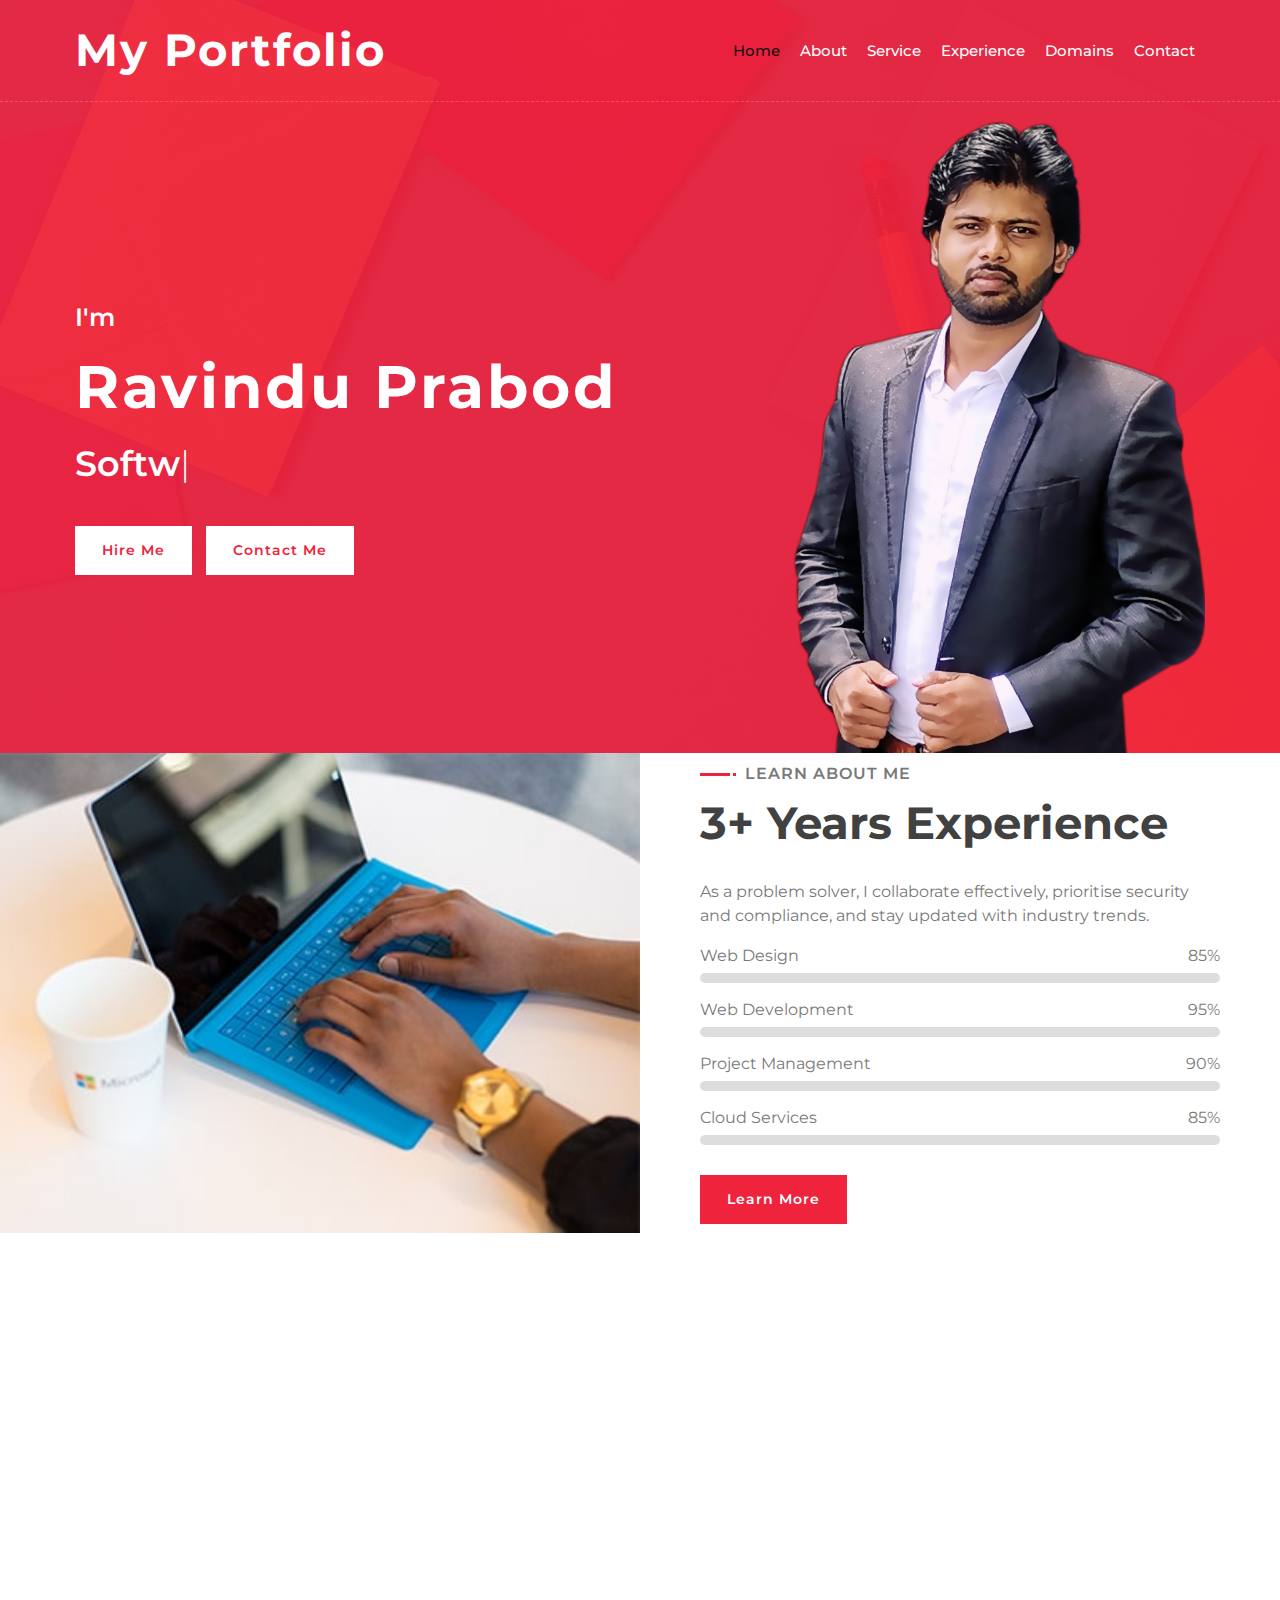
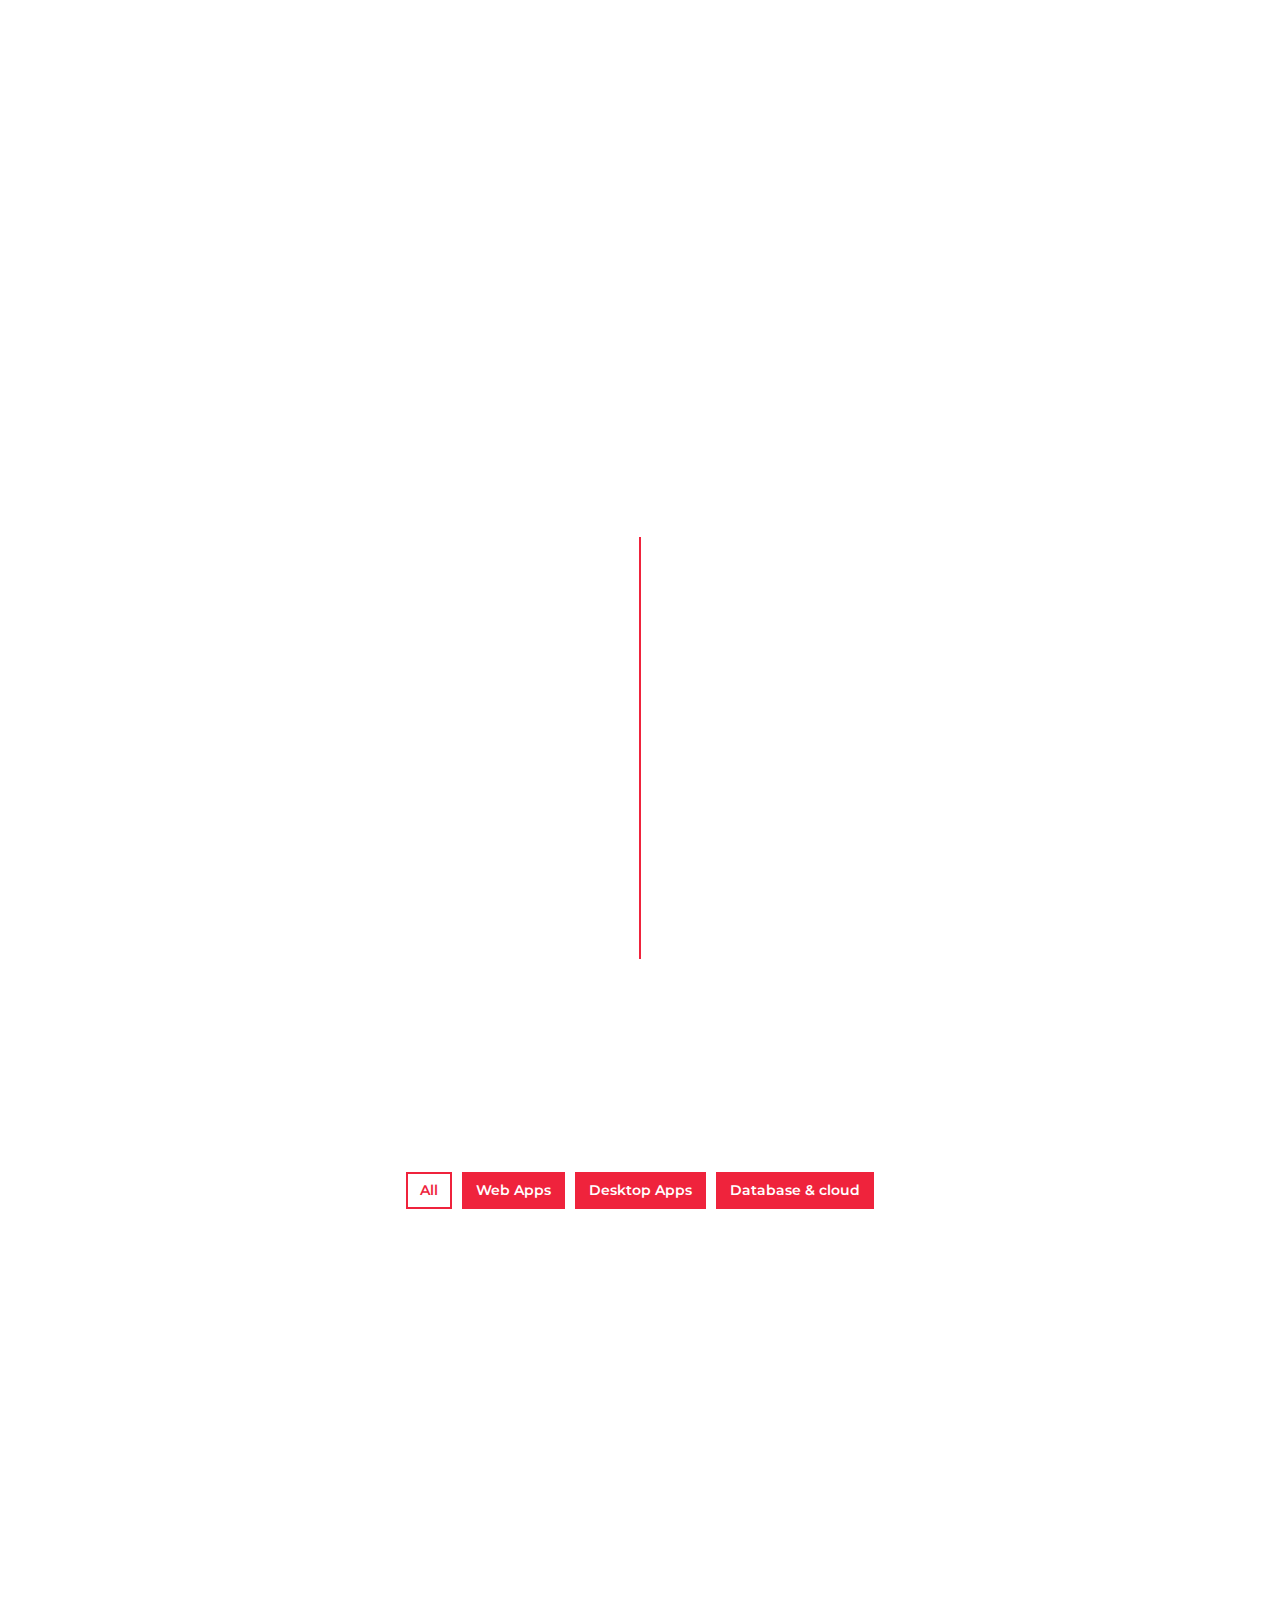
==== commit 54eb2fe9: "price_drop" ====
--- a/index.html
+++ b/index.html
@@ -4,8 +4,8 @@
         <meta charset="utf-8">
         <title>Ravindu Prabod</title>
         <meta content="width=device-width, initial-scale=1.0" name="viewport">
-        <meta content="Free Website Template" name="keywords">
-        <meta content="Free Website Template" name="description">
+        <meta content="Ravindu Prabod Portfolio @2023" name="keywords">
+        <meta content="Ravindu Prabod Portfolio @2023" name="description">
 
         <!-- Favicon -->
         <link href="img/favicon.ico" rel="icon">
@@ -39,7 +39,6 @@
                         <a href="#service" class="nav-item nav-link">Service</a>
                         <a href="#experience" class="nav-item nav-link">Experience</a>
                         <a href="#portfolio" class="nav-item nav-link">Domains</a>
-                        <a href="#price" class="nav-item nav-link">Price</a>
                         <!-- <a href="#review" class="nav-item nav-link">Review</a>
                         <a href="#team" class="nav-item nav-link">Team</a>
                         <a href="#blog" class="nav-item nav-link">Blog</a> -->
@@ -243,25 +242,6 @@
             </div>
         </div>
         <!-- Job Experience End -->
-        
-        
-        <!-- Banner Start -->
-        <div class="banner wow zoomIn" data-wow-delay="0.1s">
-            <div class="container">
-                <div class="section-header text-center">
-                    <p>Reasonable Price</p>
-                    <h2>Get A <span>Special</span> Price</h2>
-                </div>
-                <div class="container banner-text">
-                    <p>
-                        Unlock Exclusive Pricing for My Services. 
-                    </p>
-                    <a class="btn" href="#price" >Pricing Plan  <i class="fa fa-unlock"></i> </a>
-                </div>
-            </div>
-        </div>
-        <!-- Banner End -->
-
 
         <!-- Portfolio Start -->
         <div class="portfolio" id="portfolio">
